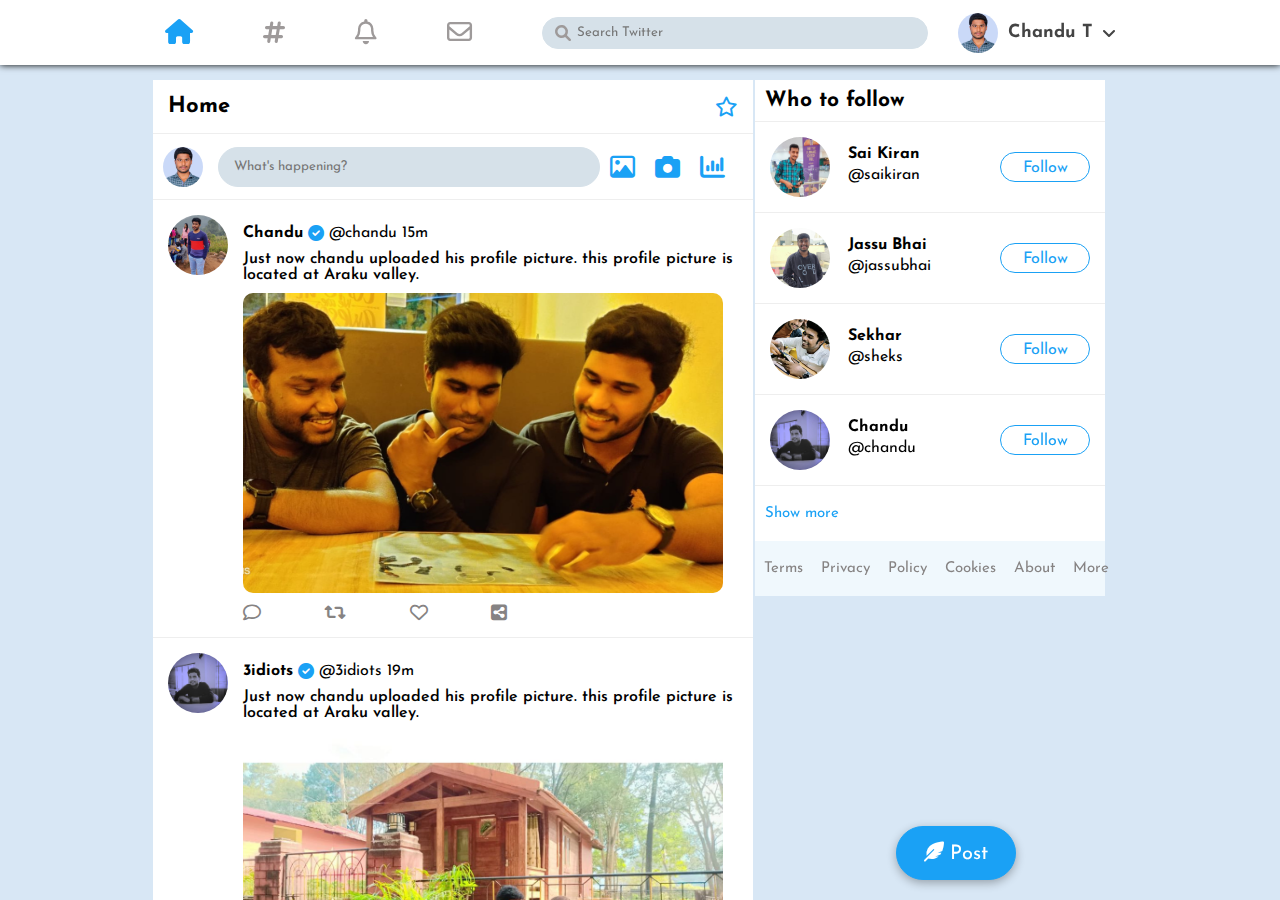
==== public/index.html @ a432401e "firebase setup" ====
<!DOCTYPE html>
<html lang="en">
<head>
    <meta charset="UTF-8">
    <meta http-equiv="X-UA-Compatible" content="IE=edge">
    <link rel="stylesheet" href="style.css" />
    <link rel="stylesheet" href="https://cdnjs.cloudflare.com/ajax/libs/font-awesome/6.0.0-beta3/css/all.min.css" />
    <link rel="preconnect" href="https://fonts.googleapis.com">
    <link rel="preconnect" href="https://fonts.gstatic.com" crossorigin>
    <link href="https://fonts.googleapis.com/css2?family=Josefin+Sans:ital,wght@0,200;0,600;0,700;1,100;1,600;1,700&family=Roboto:ital,wght@0,100;0,300;0,400;0,500;0,700;0,900;1,100;1,300;1,400;1,500;1,700;1,900&display=swap" rel="stylesheet">
    <meta name="viewport" content="width=device-width, initial-scale=1.0">
    <title>Twitter</title>
</head>
<body>
<!-- main page -->
<section class="main-page">
    <!-- left -->
    <div class="left">
        <div class="left-content">
            <div>
                <i class="fa-solid fa-magnifying-glass"></i>
                <h3 class="left-content-heading">Find your interests</h3>
            </div>
            <div>
                <i class="fa-solid fa-user"></i>
                <h3 class="left-content-heading">Explore what people are talking about</h3>
            </div><div>
                <i class="fa-solid fa-comment"></i>
                <h3 class="left-content-heading">Join the people</h3>
            </div>
        </div>
    </div>
    <!-- end of left -->
    <!-- right -->
    <div class="right">
            <form class="right-content-form">
                <input type="text" class="user-info" placeholder="Phone, email, or username" />
                 <div>
                     <input type="password" class="password" placeholder="password" />
                     <label>Forgot password?</label>
                 </div>
                 <button type="button" class="btn-top">Log In</button>
            </form>
            <div class="middle-content">
                <i class="fa-brands fa-twitter"></i>
                <h1><b> Explore what's happening in the world</b></h1>
                <h4><b>Join Twitter today</b></h4>
                <button type="button" class="sign-up">Sign Up</button>
                <button type="button" class="log-in">Log in</button>
            </div>
    </div>
    <!-- end of right -->
    <!-- footer -->
    <footer class="main-page-footer">
        <ul>
    <li><a href="#">About</a></li>
    <li><a href="#">Blog</a></li>
    <li><a href="#">Help</a></li>
    <li><a href="#">Terms</a></li>
    <li><a href="#">Apps</a></li>
    <li><a href="#">Settings</a></li>
    <li><a href="#">Contact</a></li>
    <li><a href="#">Status</a></li>
    <li><a href="#">Privacy</a></li>
    <li><a href="#">Brand</a></li>
    <li><a href="#">Developers</a></li>
    <li><a href="#">&copy; 2019 Twitter</a></li>
        </ul>

    </footer>
    <!-- end of footer -->
</section>
<!-- end of main page -->



<!-- start of log-in page  -->
<section class="login-page">
    <!-- login-page nav  -->
    <nav class="login-page-nav">
        <ul>
            <li class="brand"><a href="#"><i class="fa-brands fa-twitter"></i>Home</a></li>
            <li><a href="#">About</a></li>
            <li><a href="#">Language : English</a></li>
        </ul>
    </nav>
    <!-- end of login-page nav  -->
    <!-- login  -->
    <div class="login">
        <div class="login-content">
            <h2>Log in to Twitter</h2>
            <form class="login-form">
                <input type="text" placeholder="Phone, email, or username" />
                <input type="password" placeholder="password" />
                <div>
                    <button type="button" class="login-form-btn">Log In</button>
                    <input type="checkbox" class="login-form-checkbox" id="check" />
                    <label for="check">Remember me</label>
                    <a href="#">Forgot password?</a>
                </div>
            </form>
        </div>
        <footer class="login-footer">
            <p>New to Twitter? <a href="#">sign-up now </a></p>
            <p>Already using Twitter via text message? <a href="#">Active your account</a></p>

        </footer>
    </div>

    <!-- end of login -->
</section>
<!-- end of log-in page -->


<!-- feeds page  -->
<section class="feeds-page">
<!-- feeds nav  -->
    <nav class="feeds-nav">
        <div class="icons">
            <a href="#" class="active"><i class="fa-solid fa-house"></i></a>
            <a href="#"><i class="fa-solid fa-hashtag"></i></a>
            <a href="#"><i class="fa-regular fa-bell"></i></a>
            <a href="#"><i class="fa-regular fa-envelope"></i></a>
        </div>
        <div class="search-bar">
            <i class="fa-solid fa-magnifying-glass"></i>
            <input type="text" placeholder="Search Twitter" class="search-bar-input" />   
        </div>
        <div class="user">
            <div class="user-img-wrapper">
                <img src="images/passport pic.jpeg" alt="user pic">
            </div>
            <a href="#" class="user-link"><b>Chandu T</b></a>
            <i class="fa-solid fa-angle-down"></i>
        </div>
    </nav>
<!-- end of feeds nav  -->
<!-- feeds content  -->
<div class="feeds-content">
    <div class="feeds-header">
        <div class="header-top">
            <h4>Home</h4>
            <i class="fa-regular fa-star"></i>
        </div>
        <div class="header-post">
            <div class="header-img-wrapper">
                <img src="images/passport pic.jpeg" alt="user pic">
            </div>
            <input type="text" placeholder="What's happening?">
            <i class="fa-regular fa-image"></i>
            <i class="fa-solid fa-camera"></i>
            <i class="fa-solid fa-chart-column"></i>
        </div>
    </div>
    <div class="posts">
        <!-- news feeds starting -->
        <div class="post">
            <div class="user-avatar">
                <img src="images/chandu2.jpeg">
            </div>
            <div class="post-content">
                <div class="post-user-info">
                    <h4>Chandu</h4>
                    <i class="fa-solid fa-circle-check"></i>
                    <span>@chandu 15m</span>
                </div>
                <p class="post-text">
                    Just now chandu uploaded his profile picture.
                    this profile picture is located at Araku valley.
                </p>
                <div class="post-img">
                    <img src="images/3idiots.jpeg">
                </div>
                <div class="post-icons">
                    <i class="fa-regular fa-comment"></i>
                    <i class="fa-solid fa-retweet"></i>
                    <i class="fa-regular fa-heart"></i>
                    <i class="fa-solid fa-square-share-nodes"></i>
                </div>
            </div>
        </div>
        <div class="post">
            <div class="user-avatar">
                <img src="images/chandu3.jpeg">
            </div>
            <div class="post-content">
                <div class="post-user-info">
                    <h4>3idiots</h4>
                    <i class="fa-solid fa-circle-check"></i>
                    <span>@3idiots 19m</span>
                </div>
                <p class="post-text">
                    Just now chandu uploaded his profile picture.
                    this profile picture is located at Araku valley.
                </p>
                <div class="post-img">
                    <img src="images/Bava & akka.jpeg">
                </div>
                <div class="post-icons">
                    <i class="fa-regular fa-comment"></i>
                    <i class="fa-solid fa-retweet"></i>
                    <i class="fa-regular fa-heart"></i>
                    <i class="fa-solid fa-square-share-nodes"></i>
                </div>
            </div>
        </div>
        <div class="post">
            <div class="user-avatar">
                <img src="images/chandu2.jpeg">
            </div>
            <div class="post-content">
                <div class="post-user-info">
                    <h4>sheks</h4>
                    <i class="fa-solid fa-circle-check"></i>
                    <span>@sheks 35m</span>
                </div>
                <p class="post-text">
                    Just now chandu uploaded his profile picture.
                    this profile picture is located at Araku valley.
                </p>
                <div class="post-img">
                    <img src="images/sheks.jpeg">
                </div>
                <div class="post-icons">
                    <i class="fa-regular fa-comment"></i>
                    <i class="fa-solid fa-retweet"></i>
                    <i class="fa-regular fa-heart"></i>
                    <i class="fa-solid fa-square-share-nodes"></i>
                </div>
            </div>
        </div>
        <div class="post">
            <div class="user-avatar">
                <img src="images/chandu3.jpeg">
            </div>
            <div class="post-content">
                <div class="post-user-info">
                    <h4>Jassu Bhai</h4>
                    <i class="fa-solid fa-circle-check"></i>
                    <span>@Jassu Bhai 50m</span>
                </div>
                <p class="post-text">
                    Just now chandu uploaded his profile picture.
                    this profile picture is located at Araku valley.
                </p>
                <div class="post-img">
                    <img src="images/jassu single.jpeg">
                </div>
                <div class="post-icons">
                    <i class="fa-regular fa-comment"></i>
                    <i class="fa-solid fa-retweet"></i>
                    <i class="fa-regular fa-heart"></i>
                    <i class="fa-solid fa-square-share-nodes"></i>
                </div>
            </div>
        </div>
        <div class="post">
            <div class="user-avatar">
                <img src="images/chandu.jpeg">
            </div>
            <div class="post-content">
                <div class="post-user-info">
                    <h4>Chandu single</h4>
                    <i class="fa-solid fa-circle-check"></i>
                    <span>@chandu single 58m</span>
                </div>
                <p class="post-text">
                    Just now chandu uploaded his profile picture.
                    this profile picture is located at Araku valley.
                </p>
                <div class="post-img">
                    <img src="images/chandu3.jpeg">
                </div>
                <div class="post-icons">
                    <i class="fa-regular fa-comment"></i>
                    <i class="fa-solid fa-retweet"></i>
                    <i class="fa-regular fa-heart"></i>
                    <i class="fa-solid fa-square-share-nodes"></i>
                </div>
            </div>
        </div>
        <div class="post">
            <div class="user-avatar">
                <img src="images/passport pic.jpeg">
            </div>
            <div class="post-content">
                <div class="post-user-info">
                    <h4>Saikiran</h4>
                    <i class="fa-solid fa-circle-check"></i>
                    <span>@Saikiran 59m</span>
                </div>
                <p class="post-text">
                    Just now chandu uploaded his profile picture.
                    this profile picture is located at Araku valley.
                </p>
                <div class="post-img">
                    <img src="images/saiki.jpeg">
                </div>
                <div class="post-icons">
                    <i class="fa-regular fa-comment"></i>
                    <i class="fa-solid fa-retweet"></i>
                    <i class="fa-regular fa-heart"></i>
                    <i class="fa-solid fa-square-share-nodes"></i>
                </div>
            </div>
        </div>
        <div class="post">
            <div class="user-avatar">
                <img src="images/passport pic.jpeg">
            </div>
            <div class="post-content">
                <div class="post-user-info">
                    <h4>Chandu & Jassu</h4>
                    <i class="fa-solid fa-circle-check"></i>
                    <span>@chandu & Jassu 55m</span>
                </div>
                <p class="post-text">
                    Just now chandu uploaded his profile picture.
                    this profile picture is located at Araku valley.
                </p>
                <div class="post-img">
                    <img src="images/jassu.jpeg">
                </div>
                <div class="post-icons">
                    <i class="fa-regular fa-comment"></i>
                    <i class="fa-solid fa-retweet"></i>
                    <i class="fa-regular fa-heart"></i>
                    <i class="fa-solid fa-square-share-nodes"></i>
                </div>
            </div>
        </div>
    </div>

    <div class="follow">
        <!-- friends follow section start  -->
        <div class="follow-heading">
            <h3>Who to follow</h3>
        </div>
        <div class="follow-user">
            <div class="follow-user-img">
                <img src="images/saiki.jpeg" alt="Saikiran">
            </div>
            <div class="follow-user-info">
                <h4>Sai Kiran</h4>
                <p>@saikiran</p>
            </div>
            <button type="button" class="follow-btn">Follow</button>
        </div>
        <div class="follow-user">
            <div class="follow-user-img">
                <img src="images/jassu single.jpeg" alt="Jassu Bhai">
            </div>
            <div class="follow-user-info">
                <h4>Jassu Bhai</h4>
                <p>@jassubhai</p>
            </div>
            <button type="button" class="follow-btn">Follow</button>
        </div>
        <div class="follow-user">
            <div class="follow-user-img">
                <img src="images/sheks.jpeg" alt="Sekhar">
            </div>
            <div class="follow-user-info">
                <h4>Sekhar</h4>
                <p>@sheks</p>
            </div>
            <button type="button" class="follow-btn">Follow</button>
        </div>
        <div class="follow-user">
            <div class="follow-user-img">
                <img src="images/chandu3.jpeg" alt="chandu">
            </div>
            <div class="follow-user-info">
                <h4>Chandu</h4>
                <p>@chandu</p>
            </div>
            <button type="button" class="follow-btn">Follow</button>
        </div>
        <div class="follow-link">
            <a href="#">Show more</a>
        </div>
        <footer class="follow-footer">
            <ul>
                <li><a href="#">Terms</a></li>
                <li><a href="#">Privacy</a></li>
                <li><a href="#">Policy</a></li>
                <li><a href="#">Cookies</a></li>
                <li><a href="#">About</a></li>
                <li><a href="#">More</a></li>

            </ul>
        </footer>
    </div>
</div>
<!--end of feeds content  -->
<button type="button" class="post-btn">
    <i class="fa-solid fa-feather-pointed"></i> Post
</button>
</section>
<!-- end of feeds page  -->
</body>
</html>
---- public/style.css ----
/* common styles */
*{
    margin: 0;
    padding: 0;
    font-family: "Josefin Sans",sans-serif;
    outline: none;
}

 html {
    font-size: 62.5%;
 }

 html, body {
    /* width: 100%; */
    height: 100%;
 }
/* end of common styles */
/* main page */
.main-page {
    /* width: 100%; */
    height: 100%;
    display: none;
    grid-template-columns: 1fr 1fr;
    grid-template-rows: 1fr min-content;
}
/* left  */
.left {
    grid-column: 1 / 2;
    grid-row: 1 /2;
    background-color: #1aa1f5;
    display: flex;
    justify-content: center;
    align-items:center ;
    color: white;
}

.left-content div {
    display: flex;
    margin : 4rem;
    font-size: 2rem;
}

.left-content i {
    font-size: 2rem;
    margin-right: 2rem;
}
/* end of left  */
/* right  */

.right {
    grid-column: 2 /3;
    grid-row:  1 /2;
    position: relative;
}

.right-content-form {
    display: flex;
    justify-content: center;
    margin-top: 3rem;
}

.right-content-form input {
    width: 20rem;
    height: 4.0rem;
    margin-right: 1rem;
    font-size: 1.5rem;
    padding: 0 1rem;
    border: 0.1rem royalblue solid;
    border-radius: 0.5rem;
    background-color: #fff;
    font-weight: bolder;
    transition: background-color 0.5s;
}

.right-content-form input:focus {
    background-color: #d9ebf7;
}

.right-content-form div {
    position: relative;
}

.right-content-form label {
    position: absolute;
    top: 5.5rem;
    left: 0;
    font-size: 1.6rem;
    font-weight: 500;
    color: grey;
    cursor: pointer;
}

.right-content-form label:hover{
    font-weight: 600;
}

.btn-top {
    width: 8rem;
    background-color: #fff;
    color: #1aa1f5;
    border: 0.1rem #1aa1f5 solid;
    border-radius: 3rem;
    font-size: 1.4rem;
    font-weight: 900;
    cursor: pointer;
    transition: background-color 0.4sec;
}

.btn-top:hover {
    background-color: #d9ebf7;
}

.middle-content {
    position: absolute;
    top: 50%;
    left: 50%;
    font-weight: 50px;
    transform: translate(-50%, -50%);
    display: flex;
    flex-direction: column;
    width: 40%;
}

.middle-content i {
    font-size: 4rem;
    color: #1aa1f5;
    margin-bottom: 2rem;
}

.middle-content h1 {
    font-size: 2.8rem;
    margin-bottom: 4rem;
    line-height: 4rem;
}

.middle-content h4 {
    font-size: 2rem;
    margin-bottom: 2rem;
}

.middle-content button {
    margin: 0.8rem;
    padding: 0.5rem;
    border:0.1rem solid #1aa1f5 ;
    border-radius: 1rem;
    font-size: 1.6rem;
    cursor: pointer;
    transition: background-color 0.4s;
}

.sign-up {
    background-color: #1aa1f5;
    color: #fff;
}

.sign-up:hover {
    background-color: #0f5d8d;
}

.log-in {
    background-color: #fff;
}

.log-in:hover {
    background-color: #d9ebf7;
}
/* end of right  */
/* footer  */
.main-page-footer {
    grid-column: 1 / -1;
    grid-row: 2 / -1;
    background-color: #f5f4f4;
    border-top: 0.1rem solid #ddd ;
}

.main-page-footer ul {
    display: flex;
    justify-content: center;
    list-style-type: none;
    padding: 1.5rem;
}

.main-page-footer a {
    font-size: 1.9rem;
    margin: 0 2rem;
    text-decoration: none;
    color: #444;
    font-weight: 900;
}

/* end of footer  */
/* end of main page */



/* login page  */
.login-page {
    width: 100%;
    height: 100vh;
    display: none;
    background-color: rgb(215, 224, 224);
    grid-template-columns: minmax(5rem, 1fr) 2fr minmax(5rem, 1fr);
    grid-template-rows: min-content repeat(2, min-content) 1fr;
    grid-row-gap: 1.5rem;
}
/* login nav page  */
.login-page nav {
    grid-column: 1 / -1;
    grid-row: 1 /2;
    background-color: #f5f4f4;
    padding: 2.5rem 0;
    box-shadow: 0 0 0.7rem rgba(0, 0, 0, 0.3);
    
}

.login-page-nav ul {
    width: 100rem;
    margin: auto;
    display: flex;
    align-items: flex-end;
    list-style-type: none;
}

.login-page-nav li:last-child {
    margin-left: auto;
}

.login-page-nav li {
    margin: 0 1rem;
    position: relative;
}

.login-page-nav li::after {
    content: "";
    width: 100%;
    height: 0.4rem;
    background-color: #1aa1f5;
    position: absolute;
    bottom: -2.5rem;
    left: 0;
    opacity: 0;
    transition: opacity 0.3s;
}

.login-page-nav li:hover::after {
    opacity: 1;
}

.login-page-nav a {
    font-size: 1.6rem;
    text-decoration: none;
    color: #555;
    transition: color 0.3s;
}

.login-page-nav li:hover a {
    color: #1aa1f5;
    
}

.login-page-nav i {
    color: #1aa1f5;
    font-size: 2rem;
}
/* end of login nav page  */

.login {
    grid-column: 2 /3;
    grid-row: 2 /3;
    width: 100rem;
    background-color: #fff;
    display: grid;
    grid-template-columns: 10rem 8fr;
    grid-template-rows: 2fr 1fr;
    box-shadow: 0 0 0.5rem rgba(0, 0, 0, 0.3);
}

.login-content {
    grid-column: 2 /-1;
    grid-row: 1 /2;
    padding: 5rem 0 1rem 0;
}

.login-content h2 {
    font-size: 2.4rem;
    margin-bottom: 3rem;

}

.login-form {
    display: flex;
    flex-direction: column;
}

.login-form input:not(.login-form-checkbox) {
    width: 30rem;
    height: 3.5rem;
    margin-bottom: 1rem;
    border: 0.1rem solid #ddd;
    border-radius: 0.5rem;
    padding-left: 1rem;
    font-size: 1.5rem;
    transition: background-color 0.3s;
}

.login-form input:focus {
    background-color: #d9ebf7;
}

.login-form div {
    margin-top: 20px;
}

.login-form button {
    padding: 1rem 1.5rem;
    color: #fff;
    background-color: #1aa1f5;
    border-radius: 4rem;
    border: 0.1rem solid #1aa1f5;
    font-size: 1.5rem;
    font-weight: bold;
    margin-right: 1rem;
    cursor: pointer;
}

.login-form label {
    font-size: 1.6rem;
    font-weight: 400;
    margin-right: 1rem;
}

.login-form a {
    text-decoration: none;
    font-size: 1.6rem;
    font-weight: 600;
    color: #1aa1f5;
}

.login-footer {
    grid-column: 1 /-1;
    grid-row: 2 /-1;
    background-color: #edf3f7;
    padding-left: 100px;
    display: flex;
    flex-direction: column;
    justify-content: center;
    margin-top: 2rem;
}

.login-footer p {
    font-size: 1.6rem;
    font-weight: 300;
    margin: 0.5rem 0;
}

.login-footer a {
    text-decoration: none;
    color: #1aa1f5;
}
/* end of login page  */


/* feeds page  */
.feeds-page {
    width: 100%;
    height: 100vh;
    overflow: auto;
    background-color: rgb(216, 231, 245);
}
/* feeds nav  */
.feeds-nav {
    position: fixed;
    width: 100%;
    height: 6.5rem;
    background-color: #fff;
    display: flex;
    justify-content: center;
    box-shadow: 0 0 0.7rem rgb(0 0 0.3);
}

.icons {
    display: flex;
    align-items: center;
}

.icons a {
    text-decoration: none;
    margin-right: 7rem;
    font-size: 2.5rem;
    color: #9e9a9a;
}

.icons .active {
    color: #1aa1f5;
}

.search-bar {
    display: flex;
    align-items: center;
    position: relative;
}

.search-bar-input {
    width: 35rem;
    height: 3rem;
    border: 0.1rem solid #d6e1e9;
    border-radius: 3rem;
    background-color: #d6e1e9;
    padding-left: 3.4rem;
    transition: all 0.3s;
}

.search-bar-input:focus {
    background-color: #fff;
    border-color: #1aa1f5;
}

.search-bar i {
    position: absolute;
    font-size: 1.6rem;
    left: 1.3rem;
    color: #9e9a9a ;
}

.user {
    margin-left: 3rem;
    display: flex;
    align-items: center;
    cursor: pointer;
}

.user-img-wrapper {
    width: 4rem;
    height: 4rem;
}

.user-img-wrapper img {
    width: 100%;
    height: 100%;
    object-fit: cover;
    border-radius: 50%;
}

.user-link {
    margin: 0 1rem;
    text-decoration: none;
    font-size: 1.8rem;
    color: #444;
}

.user i {
    color: #444;
    font-size: 1.6rem;
}
/* end of feeds nav  */

/* feeds content  */
.feeds-content {
    display: grid;
    grid-template-columns: minmax(5rem, 1.2fr) 60rem 40rem minmax(5rem, 1fr);
    grid-template-rows: repeat(2, min-content);
    padding-top: 6.5rem;
}
.feeds-header {
    grid-column: 2 /3;
    grid-row: 1 /2;
    background-color: #fff;
    margin-top: 1.5rem;
}
.header-top {
    display: flex;
    align-items:center;
    justify-content: space-between;
    border-bottom: 0.1rem solid #eee;
    padding: 1.5rem;
}
.header-top h4{
    font-size: 2.2rem;
}
.header-top i {
    font-size: 2rem;
    color: #1aa1f5;
}

.header-post {
    display: flex;
    align-items: center;
    padding: 1rem;
    border-bottom: 0.1rem solid #eee;
}

.header-img-wrapper {
    width: 4rem;
    height: 4rem;
    margin-right: 1.5rem;
}
.header-post img {
    width: 100%;
    height: 100%;
    object-fit: cover;
    border-radius: 50%;
}
.header-post input {
    width: 35rem;
    height: 3rem;
    border: 0.1rem solid #d6e1e9;
    border-radius: 3rem;
    background-color: #d6e1e9;
    padding: 0.4rem 1.5rem;
}
.header-post i {
    font-size: 2.5rem;
    color: #1aa1f5;
    margin: 1rem;
}

.posts {
    grid-column: 2 /3;
    grid-row: 2 /-1;
    background-color: #fff;
}

.post {
    display: flex;
    padding: 1.5rem;
    border-bottom: 0.1rem solid #eee;
}

.user-avatar {
    width: 6rem;
    height: 6rem;
    flex-shrink: 0;
    margin-right: 1.5rem;

}

.post-user-info {
    display: flex;
    align-items: center;
    margin: 1rem 0;
}
.post-user-info h4 {
    font-size: 1.6rem;
    margin-right: 0.5rem;
}
.post-user-info i {
    font-size: 1.6rem;
    color: #1aa1f5;
    margin-right: 0.5rem;
}
.post-text {
    font-weight: 600;
    font-size: 1.6rem;
    margin-bottom: 1rem;
}
.post-user-info span {
    font-size: 1.6rem;
}

.user-avatar img {
    width: 100%;
    height: 100%;
    object-fit: cover;
    border-radius: 50%;

}

.post-img {
    width: 48rem;
    height: 30rem;
    margin-top: 1rem;
}

.post-img img {
    width: 100%;
    height: 100%;
    object-fit: cover;
    border-radius: 1rem;
}

.post-icons {
    margin-top: 1rem;
}
.post-icons i {
    font-size: 1.8rem;
    color: #868383;
    margin-right: 6rem;
}

/* follow friends list :start */
.follow {
    position: fixed;
    top: 8rem;
    left: 59%;
    background-color: #fff;
    width: 35rem;
}
.follow-heading {
    padding: 1rem;
    font-size: 1.8rem;
    border-bottom: 0.1rem solid #eee;
}
.follow-user {
    display: flex;
    align-items: center ;
    padding: 1.5rem;
    border-bottom: 0.1rem solid #eee;
}

.follow-user-img {
    width: 6rem;
    height: 6rem;
    margin-right: 1.8rem;
}

.follow-user-info h4, .follow-user-info p{
    font-size: 1.6rem;
    /* margin-right: 1rem; */
    margin-bottom: 0.5rem;
}

.follow-user-img img {
    width: 100%;
    height: 100%;
    object-fit: cover;
    border-radius: 80%;
}

.follow-btn {
    margin-left: auto;
    width: 9rem;
    height: 3rem;
    border-radius: 3rem;
    background-color: #fff;
    color: #1aa1f5;
    padding: 0.7rem 0.5rem;
    border: 0.1rem solid #1aa1f5;
    font-size: 1.6rem;
    cursor: pointer;
    transition: background-color 0.3s;
}
.follow-btn:hover {
    background-color: #1aa1f5;
    color: #fff;
}

.follow-link {
    margin: 2rem 1rem;
}
.follow-link a {
    text-decoration: none;
    color: #1aa1f5;
    font-size: 1.5rem;
}

.follow-footer {
    background-color: #f0f8fd;
}
.follow-footer ul {
    list-style-type: none;
    display: flex;
    padding: 2rem 0;
}
.follow-footer a {
    text-decoration: none;
    font-size: 1.5rem;
    color: #868383;
    margin: 0 0.9rem;
}

.post-btn {
    position: fixed;
    bottom: 2rem;
    left: 70%;
    width: 12rem;
    padding: 1.5rem 1rem;
    background-color: #1aa1f5;
    color: #fff;
    font-size: 2rem;
    border: 0.1rem solid #1aa1f5;
    border-radius: 3rem;
    cursor: pointer;
    box-shadow: 0 0.3rem 1rem rgba(0, 0, 0, 0.3);
    transition: background-color 0.3s;
}
.post-btn:hover {
    background-color: #117abb;
}
/* end of  feeds content  */

/* end of feeds page  */
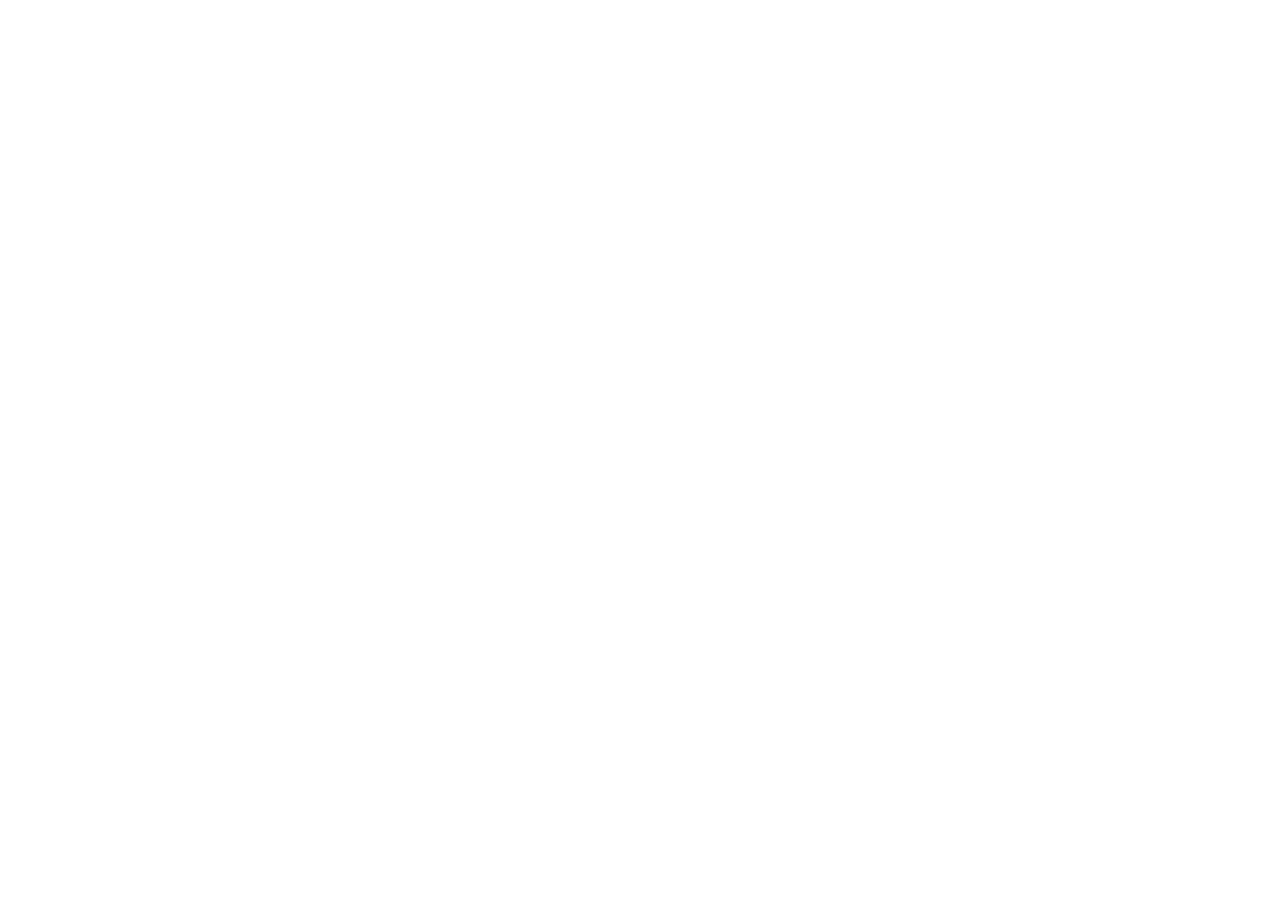
==== commit 5af42e25: "twitter refresh" ====
--- a/public/index.html
+++ b/public/index.html
@@ -3,6 +3,7 @@
 <head>
     <meta charset="UTF-8">
     <meta http-equiv="X-UA-Compatible" content="IE=edge">
+    <link rel="icon" type="image/x-icon" href="images/web icon.jpg">
     <link rel="stylesheet" href="style.css" />
     <link rel="stylesheet" href="https://cdnjs.cloudflare.com/ajax/libs/font-awesome/6.0.0-beta3/css/all.min.css" />
     <link rel="preconnect" href="https://fonts.googleapis.com">
@@ -166,7 +167,7 @@
                 </div>
                 <p class="post-text">
                     Just now chandu uploaded his profile picture.
-                    this profile picture is located at Araku valley.
+                    which was located at Araku valley.
                 </p>
                 <div class="post-img">
                     <img src="images/3idiots.jpeg">
@@ -191,85 +192,108 @@
                 </div>
                 <p class="post-text">
                     Just now chandu uploaded his profile picture.
-                    this profile picture is located at Araku valley.
+                    which was located at Araku valley.</p>
+                <div class="post-img">
+                    <img src="images/Bava & akka.jpeg">
+                </div>
+                <div class="post-icons">
+                    <i class="fa-regular fa-comment"></i>
+                    <i class="fa-solid fa-retweet"></i>
+                    <i class="fa-regular fa-heart"></i>
+                    <i class="fa-solid fa-square-share-nodes"></i>
+                </div>
+            </div>
+        </div>
+        <div class="post">
+            <div class="user-avatar">
+                <img src="images/chandu2.jpeg">
+            </div>
+            <div class="post-content">
+                <div class="post-user-info">
+                    <h4>sheks</h4>
+                    <i class="fa-solid fa-circle-check"></i>
+                    <span>@sheks 35m</span>
+                </div>
+                <p class="post-text">
+                    Just now chandu uploaded his profile picture.
+                    which was located at Araku valley.</p>
+                <div class="post-img">
+                    <img src="images/sheks.jpeg">
+                </div>
+                <div class="post-icons">
+                    <i class="fa-regular fa-comment"></i>
+                    <i class="fa-solid fa-retweet"></i>
+                    <i class="fa-regular fa-heart"></i>
+                    <i class="fa-solid fa-square-share-nodes"></i>
+                </div>
+            </div>
+        </div>
+        <div class="post">
+            <div class="user-avatar">
+                <img src="images/chandu3.jpeg">
+            </div>
+            <div class="post-content">
+                <div class="post-user-info">
+                    <h4>Jassu Bhai</h4>
+                    <i class="fa-solid fa-circle-check"></i>
+                    <span>@Jassu Bhai 50m</span>
+                </div>
+                <p class="post-text">
+                    Just now chandu uploaded his profile picture.
+                    which was located at Araku valley.
                 </p>
                 <div class="post-img">
-                    <img src="images/Bava & akka.jpeg">
-                </div>
-                <div class="post-icons">
-                    <i class="fa-regular fa-comment"></i>
-                    <i class="fa-solid fa-retweet"></i>
-                    <i class="fa-regular fa-heart"></i>
-                    <i class="fa-solid fa-square-share-nodes"></i>
-                </div>
-            </div>
-        </div>
-        <div class="post">
-            <div class="user-avatar">
-                <img src="images/chandu2.jpeg">
-            </div>
-            <div class="post-content">
-                <div class="post-user-info">
-                    <h4>sheks</h4>
-                    <i class="fa-solid fa-circle-check"></i>
-                    <span>@sheks 35m</span>
-                </div>
-                <p class="post-text">
-                    Just now chandu uploaded his profile picture.
-                    this profile picture is located at Araku valley.
+                    <img src="images/jassu single.jpeg">
+                </div>
+                <div class="post-icons">
+                    <i class="fa-regular fa-comment"></i>
+                    <i class="fa-solid fa-retweet"></i>
+                    <i class="fa-regular fa-heart"></i>
+                    <i class="fa-solid fa-square-share-nodes"></i>
+                </div>
+            </div>
+        </div>
+        <div class="post">
+            <div class="user-avatar">
+                <img src="images/chandu.jpeg">
+            </div>
+            <div class="post-content">
+                <div class="post-user-info">
+                    <h4>Chandu single</h4>
+                    <i class="fa-solid fa-circle-check"></i>
+                    <span>@chandu single 58m</span>
+                </div>
+                <p class="post-text">
+                    Just now chandu uploaded his profile picture.
+                    which was located at Araku valley.
                 </p>
                 <div class="post-img">
-                    <img src="images/sheks.jpeg">
-                </div>
-                <div class="post-icons">
-                    <i class="fa-regular fa-comment"></i>
-                    <i class="fa-solid fa-retweet"></i>
-                    <i class="fa-regular fa-heart"></i>
-                    <i class="fa-solid fa-square-share-nodes"></i>
-                </div>
-            </div>
-        </div>
-        <div class="post">
-            <div class="user-avatar">
-                <img src="images/chandu3.jpeg">
-            </div>
-            <div class="post-content">
-                <div class="post-user-info">
-                    <h4>Jassu Bhai</h4>
-                    <i class="fa-solid fa-circle-check"></i>
-                    <span>@Jassu Bhai 50m</span>
-                </div>
-                <p class="post-text">
-                    Just now chandu uploaded his profile picture.
-                    this profile picture is located at Araku valley.
+                    <img src="images/chandu3.jpeg">
+                </div>
+                <div class="post-icons">
+                    <i class="fa-regular fa-comment"></i>
+                    <i class="fa-solid fa-retweet"></i>
+                    <i class="fa-regular fa-heart"></i>
+                    <i class="fa-solid fa-square-share-nodes"></i>
+                </div>
+            </div>
+        </div>
+        <div class="post">
+            <div class="user-avatar">
+                <img src="images/passport pic.jpeg">
+            </div>
+            <div class="post-content">
+                <div class="post-user-info">
+                    <h4>Saikiran</h4>
+                    <i class="fa-solid fa-circle-check"></i>
+                    <span>@Saikiran 59m</span>
+                </div>
+                <p class="post-text">
+                    Just now chandu uploaded his profile picture.
+                    which was located at Araku valley.
                 </p>
                 <div class="post-img">
-                    <img src="images/jassu single.jpeg">
-                </div>
-                <div class="post-icons">
-                    <i class="fa-regular fa-comment"></i>
-                    <i class="fa-solid fa-retweet"></i>
-                    <i class="fa-regular fa-heart"></i>
-                    <i class="fa-solid fa-square-share-nodes"></i>
-                </div>
-            </div>
-        </div>
-        <div class="post">
-            <div class="user-avatar">
-                <img src="images/chandu.jpeg">
-            </div>
-            <div class="post-content">
-                <div class="post-user-info">
-                    <h4>Chandu single</h4>
-                    <i class="fa-solid fa-circle-check"></i>
-                    <span>@chandu single 58m</span>
-                </div>
-                <p class="post-text">
-                    Just now chandu uploaded his profile picture.
-                    this profile picture is located at Araku valley.
-                </p>
-                <div class="post-img">
-                    <img src="images/chandu3.jpeg">
+                    <img src="images/saiki.jpeg">
                 </div>
                 <div class="post-icons">
                     <i class="fa-regular fa-comment"></i>
@@ -285,38 +309,13 @@
             </div>
             <div class="post-content">
                 <div class="post-user-info">
-                    <h4>Saikiran</h4>
-                    <i class="fa-solid fa-circle-check"></i>
-                    <span>@Saikiran 59m</span>
-                </div>
-                <p class="post-text">
-                    Just now chandu uploaded his profile picture.
-                    this profile picture is located at Araku valley.
-                </p>
-                <div class="post-img">
-                    <img src="images/saiki.jpeg">
-                </div>
-                <div class="post-icons">
-                    <i class="fa-regular fa-comment"></i>
-                    <i class="fa-solid fa-retweet"></i>
-                    <i class="fa-regular fa-heart"></i>
-                    <i class="fa-solid fa-square-share-nodes"></i>
-                </div>
-            </div>
-        </div>
-        <div class="post">
-            <div class="user-avatar">
-                <img src="images/passport pic.jpeg">
-            </div>
-            <div class="post-content">
-                <div class="post-user-info">
                     <h4>Chandu & Jassu</h4>
                     <i class="fa-solid fa-circle-check"></i>
                     <span>@chandu & Jassu 55m</span>
                 </div>
                 <p class="post-text">
                     Just now chandu uploaded his profile picture.
-                    this profile picture is located at Araku valley.
+                    which was located at Araku valley.
                 </p>
                 <div class="post-img">
                     <img src="images/jassu.jpeg">
--- a/public/style.css
+++ b/public/style.css
@@ -193,7 +193,7 @@
 
 
 
-/* login page  */
+                                                                                        /* login page  */
 .login-page {
     width: 100%;
     height: 100vh;
@@ -360,12 +360,13 @@
 /* end of login page  */
 
 
-/* feeds page  */
+                                                                                            /* feeds page  */
 .feeds-page {
     width: 100%;
     height: 100vh;
     overflow: auto;
     background-color: rgb(216, 231, 245);
+    display: none;                                                  
 }
 /* feeds nav  */
 .feeds-nav {
@@ -590,10 +591,17 @@
 /* follow friends list :start */
 .follow {
     position: fixed;
+    /* top: 8rem; */
+    /* left: 59%; */
+    background-color: #fff;
+    width: 35rem;
+    /* grid view  */
+    grid-column: 3 /4;
+    grid-row: 1 /3;
+    margin-left: 4rem;
+    height: fit-content;
+    position: sticky;
     top: 8rem;
-    left: 59%;
-    background-color: #fff;
-    width: 35rem;
 }
 .follow-heading {
     padding: 1rem;
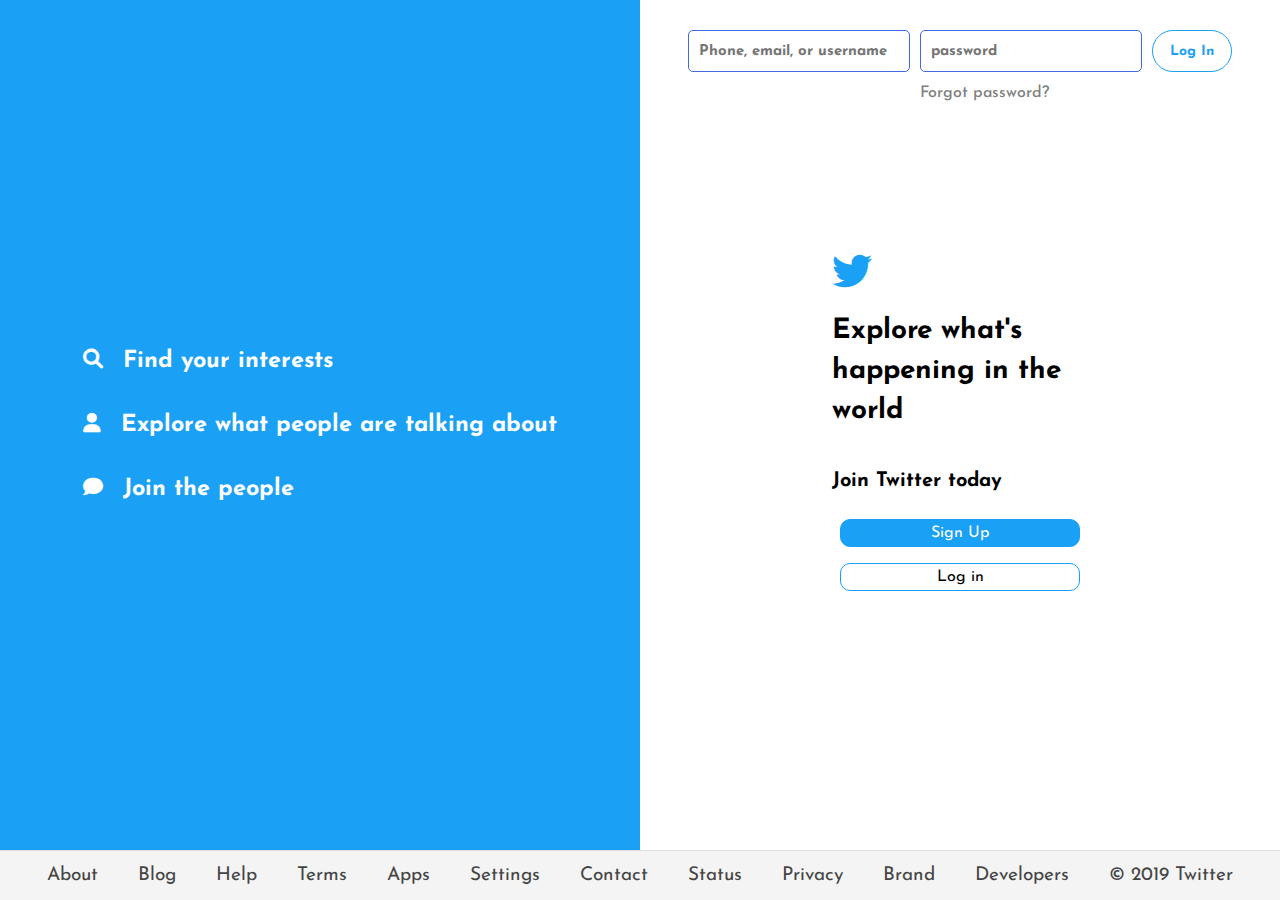
==== commit 2359d236: "update 06" ====
--- a/public/index.html
+++ b/public/index.html
@@ -13,7 +13,7 @@
     <title>Twitter</title>
 </head>
 <body>
-<!-- main page -->
+                                                        <!-- main page -->
 <section class="main-page">
     <!-- left -->
     <div class="left">
@@ -47,7 +47,7 @@
                 <h1><b> Explore what's happening in the world</b></h1>
                 <h4><b>Join Twitter today</b></h4>
                 <button type="button" class="sign-up">Sign Up</button>
-                <button type="button" class="log-in">Log in</button>
+                <button type="button" class="log-in" onclick="goToLoginPage()">Log in</button>
             </div>
     </div>
     <!-- end of right -->
@@ -75,7 +75,7 @@
 
 
 
-<!-- start of log-in page  -->
+                                                        <!-- start of log-in page  -->
 <section class="login-page">
     <!-- login-page nav  -->
     <nav class="login-page-nav">
@@ -113,7 +113,7 @@
 <!-- end of log-in page -->
 
 
-<!-- feeds page  -->
+                                                                <!-- feeds page  -->
 <section class="feeds-page">
 <!-- feeds nav  -->
     <nav class="feeds-nav">
@@ -397,5 +397,7 @@
 </button>
 </section>
 <!-- end of feeds page  -->
+
+<script src="script.js"></script>
 </body>
 </html>
--- a/public/style.css
+++ b/public/style.css
@@ -15,11 +15,11 @@
     height: 100%;
  }
 /* end of common styles */
-/* main page */
+                                                                /* main page */
 .main-page {
     /* width: 100%; */
     height: 100%;
-    display: none;
+    display: grid;
     grid-template-columns: 1fr 1fr;
     grid-template-rows: 1fr min-content;
 }
@@ -185,7 +185,7 @@
     margin: 0 2rem;
     text-decoration: none;
     color: #444;
-    font-weight: 900;
+    /* font-weight: 900; */
 }
 
 /* end of footer  */
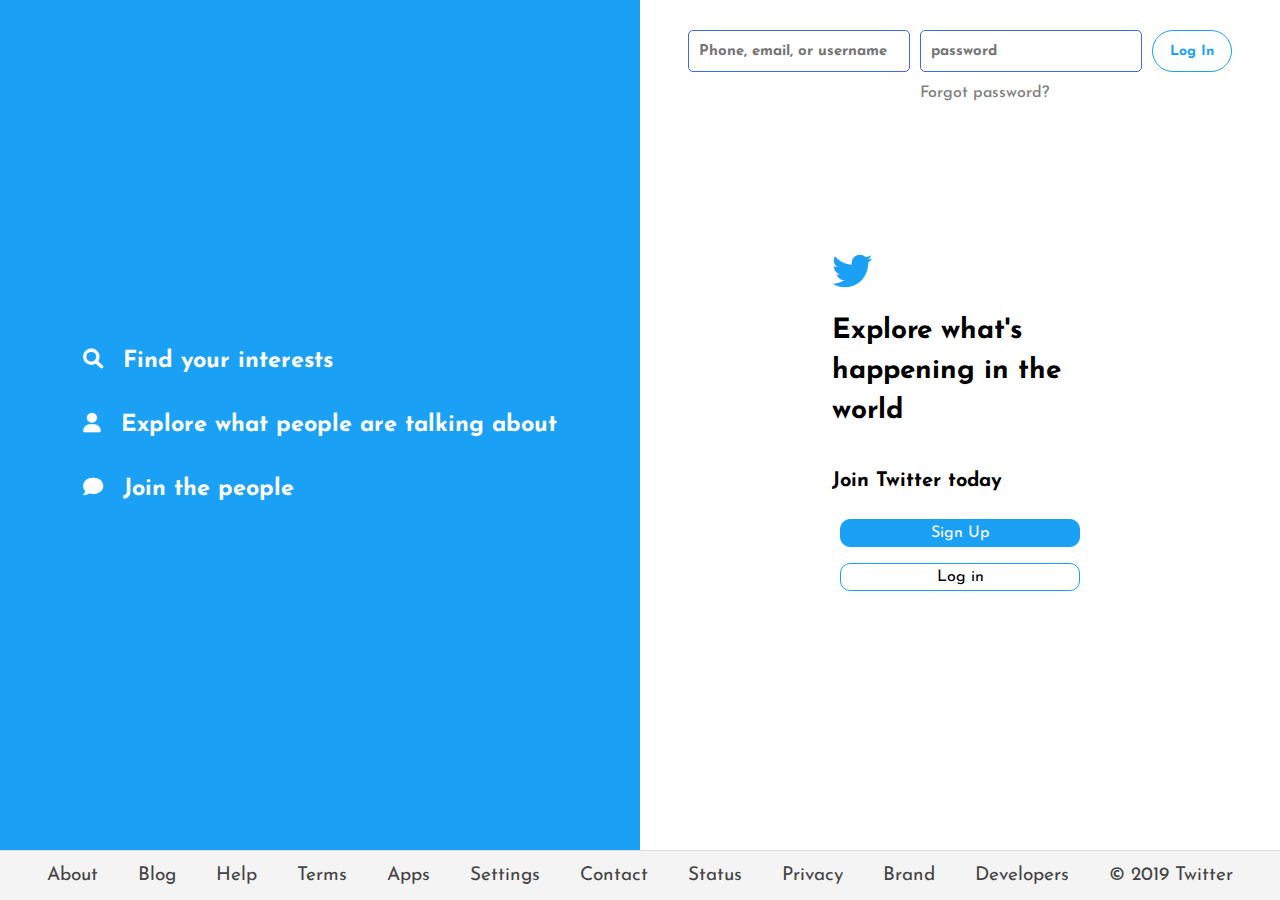
==== commit ded356df: "update" ====
--- a/public/index.html
+++ b/public/index.html
@@ -46,8 +46,8 @@
                 <i class="fa-brands fa-twitter"></i>
                 <h1><b> Explore what's happening in the world</b></h1>
                 <h4><b>Join Twitter today</b></h4>
-                <button type="button" class="sign-up">Sign Up</button>
-                <button type="button" class="log-in" onclick="goToLoginPage()">Log in</button>
+                <button type="button" class="sign-up main-btn">Sign Up</button>
+                <button type="button" class="log-in main-btn" >Log in</button>
             </div>
     </div>
     <!-- end of right -->
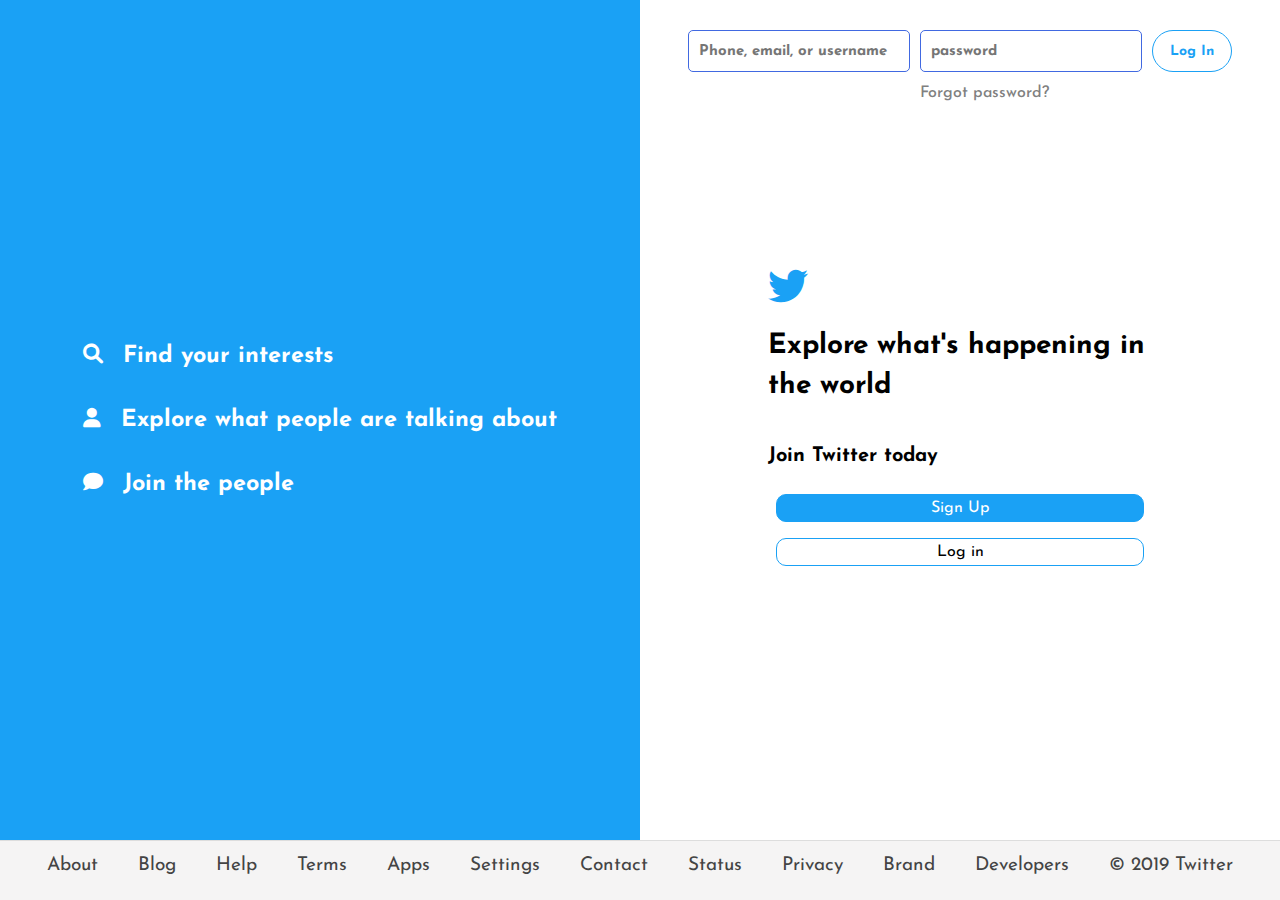
==== commit ac5bebf2: "dot" ====
--- a/public/index.html
+++ b/public/index.html
@@ -91,8 +91,8 @@
         <div class="login-content">
             <h2>Log in to Twitter</h2>
             <form class="login-form">
-                <input type="text" placeholder="Phone, email, or username" />
-                <input type="password" placeholder="password" />
+                <input type="text" class="loginform-txt" placeholder="Phone, email, or username" />
+                <input type="password" class="loginform-pass" placeholder="password" />
                 <div>
                     <button type="button" class="login-form-btn">Log In</button>
                     <input type="checkbox" class="login-form-checkbox" id="check" />
@@ -109,6 +109,15 @@
     </div>
 
     <!-- end of login -->
+    <!-- login modal  -->
+    <div class="login-modal">
+        <i class="fa-regular fa-circle-xmark"></i>
+        <p>The user name and password you entered did not match our records. Please double check and try again. </p>
+
+    </div>
+
+    <!--end of login modal  -->
+
 </section>
 <!-- end of log-in page -->
 
@@ -116,7 +125,7 @@
                                                                 <!-- feeds page  -->
 <section class="feeds-page">
 <!-- feeds nav  -->
-    <nav class="feeds-nav">
+    <nav class="feeds-nav dark-mode-1">
         <div class="icons">
             <a href="#" class="active"><i class="fa-solid fa-house"></i></a>
             <a href="#"><i class="fa-solid fa-hashtag"></i></a>
@@ -125,47 +134,47 @@
         </div>
         <div class="search-bar">
             <i class="fa-solid fa-magnifying-glass"></i>
-            <input type="text" placeholder="Search Twitter" class="search-bar-input" />   
+            <input type="text" placeholder="Search Twitter" class="search-bar-input dark-mode-2 light-text border-color" />   
         </div>
         <div class="user">
             <div class="user-img-wrapper">
                 <img src="images/passport pic.jpeg" alt="user pic">
             </div>
-            <a href="#" class="user-link"><b>Chandu T</b></a>
+            <a href="#" class="user-link light-text"><b>Chandu T</b></a>
             <i class="fa-solid fa-angle-down"></i>
         </div>
     </nav>
 <!-- end of feeds nav  -->
 <!-- feeds content  -->
-<div class="feeds-content">
-    <div class="feeds-header">
-        <div class="header-top">
-            <h4>Home</h4>
+<div class="feeds-content dark-mode-2">
+    <div class="feeds-header dark-mode-1">
+        <div class="header-top border-color">
+            <h4 class="light-text">Home</h4>
             <i class="fa-regular fa-star"></i>
         </div>
-        <div class="header-post">
+        <div class="header-post dark-mode-1 border-color">
             <div class="header-img-wrapper">
                 <img src="images/passport pic.jpeg" alt="user pic">
             </div>
-            <input type="text" placeholder="What's happening?">
+            <input type="text" placeholder="What's happening?" class="dark-mode-2 light-text border-color">
             <i class="fa-regular fa-image"></i>
             <i class="fa-solid fa-camera"></i>
             <i class="fa-solid fa-chart-column"></i>
         </div>
     </div>
-    <div class="posts">
+    <div class="posts dark-mode-1">
         <!-- news feeds starting -->
-        <div class="post">
+        <div class="post border-color">
             <div class="user-avatar">
                 <img src="images/chandu2.jpeg">
             </div>
             <div class="post-content">
-                <div class="post-user-info">
+                <div class="post-user-info light-text">
                     <h4>Chandu</h4>
                     <i class="fa-solid fa-circle-check"></i>
                     <span>@chandu 15m</span>
                 </div>
-                <p class="post-text">
+                <p class="post-text light-text">
                     Just now chandu uploaded his profile picture.
                     which was located at Araku valley.
                 </p>
@@ -180,17 +189,17 @@
                 </div>
             </div>
         </div>
-        <div class="post">
+        <div class="post border-color">
             <div class="user-avatar">
                 <img src="images/chandu3.jpeg">
             </div>
             <div class="post-content">
-                <div class="post-user-info">
+                <div class="post-user-info light-text">
                     <h4>3idiots</h4>
                     <i class="fa-solid fa-circle-check"></i>
                     <span>@3idiots 19m</span>
                 </div>
-                <p class="post-text">
+                <p class="post-text light-text">
                     Just now chandu uploaded his profile picture.
                     which was located at Araku valley.</p>
                 <div class="post-img">
@@ -204,17 +213,17 @@
                 </div>
             </div>
         </div>
-        <div class="post">
+        <div class="post border-color">
             <div class="user-avatar">
                 <img src="images/chandu2.jpeg">
             </div>
             <div class="post-content">
-                <div class="post-user-info">
+                <div class="post-user-info light-text">
                     <h4>sheks</h4>
                     <i class="fa-solid fa-circle-check"></i>
                     <span>@sheks 35m</span>
                 </div>
-                <p class="post-text">
+                <p class="post-text light-text">
                     Just now chandu uploaded his profile picture.
                     which was located at Araku valley.</p>
                 <div class="post-img">
@@ -228,17 +237,17 @@
                 </div>
             </div>
         </div>
-        <div class="post">
+        <div class="post border-color">
             <div class="user-avatar">
                 <img src="images/chandu3.jpeg">
             </div>
             <div class="post-content">
-                <div class="post-user-info">
+                <div class="post-user-info light-text">
                     <h4>Jassu Bhai</h4>
                     <i class="fa-solid fa-circle-check"></i>
                     <span>@Jassu Bhai 50m</span>
                 </div>
-                <p class="post-text">
+                <p class="post-text light-text">
                     Just now chandu uploaded his profile picture.
                     which was located at Araku valley.
                 </p>
@@ -253,17 +262,17 @@
                 </div>
             </div>
         </div>
-        <div class="post">
+        <div class="post border-color">
             <div class="user-avatar">
                 <img src="images/chandu.jpeg">
             </div>
             <div class="post-content">
-                <div class="post-user-info">
+                <div class="post-user-info light-text">
                     <h4>Chandu single</h4>
                     <i class="fa-solid fa-circle-check"></i>
                     <span>@chandu single 58m</span>
                 </div>
-                <p class="post-text">
+                <p class="post-text light-text">
                     Just now chandu uploaded his profile picture.
                     which was located at Araku valley.
                 </p>
@@ -278,17 +287,17 @@
                 </div>
             </div>
         </div>
-        <div class="post">
+        <div class="post border-color">
             <div class="user-avatar">
                 <img src="images/passport pic.jpeg">
             </div>
             <div class="post-content">
-                <div class="post-user-info">
+                <div class="post-user-info light-text">
                     <h4>Saikiran</h4>
                     <i class="fa-solid fa-circle-check"></i>
                     <span>@Saikiran 59m</span>
                 </div>
-                <p class="post-text">
+                <p class="post-text light-text">
                     Just now chandu uploaded his profile picture.
                     which was located at Araku valley.
                 </p>
@@ -303,21 +312,46 @@
                 </div>
             </div>
         </div>
-        <div class="post">
-            <div class="user-avatar">
-                <img src="images/passport pic.jpeg">
-            </div>
-            <div class="post-content">
-                <div class="post-user-info">
-                    <h4>Chandu & Jassu</h4>
-                    <i class="fa-solid fa-circle-check"></i>
-                    <span>@chandu & Jassu 55m</span>
-                </div>
-                <p class="post-text">
+        <div class="post border-color">
+            <div class="user-avatar">
+                <img src="images/pic 1.jpeg">
+            </div>
+            <div class="post-content">
+                <div class="post-user-info light-text">
+                    <h4>Saikiran</h4>
+                    <i class="fa-solid fa-circle-check"></i>
+                    <span>@Chanduuu 59m</span>
+                </div>
+                <p class="post-text light-text">
                     Just now chandu uploaded his profile picture.
                     which was located at Araku valley.
                 </p>
                 <div class="post-img">
+                    <img src="images/pic 2.jpeg">
+                </div>
+                <div class="post-icons">
+                    <i class="fa-regular fa-comment"></i>
+                    <i class="fa-solid fa-retweet"></i>
+                    <i class="fa-regular fa-heart"></i>
+                    <i class="fa-solid fa-square-share-nodes"></i>
+                </div>
+            </div>
+        </div>
+        <div class="post border-color">
+            <div class="user-avatar">
+                <img src="images/passport pic.jpeg">
+            </div>
+            <div class="post-content">
+                <div class="post-user-info light-text">
+                    <h4>Chandu & Jassu</h4>
+                    <i class="fa-solid fa-circle-check"></i>
+                    <span>@chandu & Jassu 55m</span>
+                </div>
+                <p class="post-text light-text">
+                    Just now chandu uploaded his profile picture.
+                    which was located at Araku valley.
+                </p>
+                <div class="post-img">
                     <img src="images/jassu.jpeg">
                 </div>
                 <div class="post-icons">
@@ -330,55 +364,55 @@
         </div>
     </div>
 
-    <div class="follow">
+    <div class="follow dark-mode-1">
         <!-- friends follow section start  -->
-        <div class="follow-heading">
+        <div class="follow-heading light-text border-color">
             <h3>Who to follow</h3>
         </div>
-        <div class="follow-user">
+        <div class="follow-user border-color">
             <div class="follow-user-img">
                 <img src="images/saiki.jpeg" alt="Saikiran">
             </div>
-            <div class="follow-user-info">
+            <div class="follow-user-info light-text">
                 <h4>Sai Kiran</h4>
                 <p>@saikiran</p>
             </div>
-            <button type="button" class="follow-btn">Follow</button>
-        </div>
-        <div class="follow-user">
+            <button type="button" class="follow-btn dark-mode-2">Follow</button>
+        </div>
+        <div class="follow-user border-color">
             <div class="follow-user-img">
                 <img src="images/jassu single.jpeg" alt="Jassu Bhai">
             </div>
-            <div class="follow-user-info">
+            <div class="follow-user-info light-text">
                 <h4>Jassu Bhai</h4>
                 <p>@jassubhai</p>
             </div>
-            <button type="button" class="follow-btn">Follow</button>
-        </div>
-        <div class="follow-user">
+            <button type="button" class="follow-btn dark-mode-2">Follow</button>
+        </div>
+        <div class="follow-user border-color">
             <div class="follow-user-img">
                 <img src="images/sheks.jpeg" alt="Sekhar">
             </div>
-            <div class="follow-user-info">
+            <div class="follow-user-info light-text">
                 <h4>Sekhar</h4>
                 <p>@sheks</p>
             </div>
-            <button type="button" class="follow-btn">Follow</button>
-        </div>
-        <div class="follow-user">
+            <button type="button" class="follow-btn dark-mode-2">Follow</button>
+        </div>
+        <div class="follow-user border-color">
             <div class="follow-user-img">
                 <img src="images/chandu3.jpeg" alt="chandu">
             </div>
-            <div class="follow-user-info">
+            <div class="follow-user-info light-text">
                 <h4>Chandu</h4>
                 <p>@chandu</p>
             </div>
-            <button type="button" class="follow-btn">Follow</button>
+            <button type="button" class="follow-btn dark-mode-2">Follow</button>
         </div>
         <div class="follow-link">
             <a href="#">Show more</a>
         </div>
-        <footer class="follow-footer">
+        <footer class="follow-footer dark-mode-2">
             <ul>
                 <li><a href="#">Terms</a></li>
                 <li><a href="#">Privacy</a></li>
@@ -395,6 +429,88 @@
 <button type="button" class="post-btn">
     <i class="fa-solid fa-feather-pointed"></i> Post
 </button>
+
+<!-- post modal  -->
+<div class="modal-wrapper">
+    <div class="modal dark-mode-1">
+        <div class="modal-header border-color">
+        <i class="fa-regular fa-circle-xmark"></i>
+        <button type="button">Post</button>
+        </div>
+        <div class="modal-body">
+            <div class="modal-img">
+                <img src="images/passport pic.jpeg">
+            </div>
+            <input type="text" placeholder="Whats's happening?" class="modal-input dark-mode-2 light-text border-color">
+            <i class="fa-regular fa-face-smile"></i>
+        </div>
+        <div class="modal-footer">
+            <div class="modal-icons">
+                <i class="fa-regular fa-image"></i>
+                <i class="fa-solid fa-camera"></i>
+                <i class="fa-solid fa-chart-bar"></i>
+                <span class=" plus"><i class="fa-solid fa-plus"></i></span>
+            </div>
+        </div>
+    </div>
+</div>
+
+<!--end of post modal  -->
+
+<!-- side bar -->
+<div class="sidebar-wrapper">
+    <div class="sidebar dark-mode-1">
+        <div class="sidebar-header border-color">
+            <h2 class="light-text">Accounts info</h2>
+            <i class="fa-regular fa-circle-xmark"></i>
+        </div>
+        <div class="sidebar-user">
+            <div class="sidebar-user-img">
+                <img src="images/passport pic.jpeg">
+            </div>
+            <span>+</span>
+        </div>
+        <div class="sidebar-user-info light-text">
+            <h4>Chanduu</h4>
+            <p>@chanduu</p>
+        </div>
+        <div class="following light-text">
+            <p class="following-paragraph"><b>500 </b><span>Following</span></p>
+            <p class="following-paragraph"><b>100k </b><span>Followers</span></p>
+            
+            
+        </div>
+            <div class="sidebar-list-1 border-color">
+                <ul>
+                    <li><a href="#"><b><i class="fa-solid fa-user"></i> Profile  </a></b></li>
+                    <li><a href="#"><b><i class="fa-solid fa-list"></i> Lists </a></b></li>
+                    <li><a href="#"><b><i class="fa-regular fa-bookmark"></i> Bookmarks </a></b></li>
+                    <li><a href="#"><b><i class="fa-brands fa-adversal"></i> Ads</a></b></li>
+                    <li><a href="#"><b><i class="fa-solid fa-chart-line"></i> Analytics  </a></b></li>
+                </ul>
+            </div>
+            <div class="sidebar-list-2">
+                <ul>
+                    <li><b><a href="#">Settings & Privacy</a></b></li>
+                    <li><b><a href="#">Help Center</a></b></li>
+                    <li><b><a href="#">Log Out </a></b></li>
+
+                </ul>
+            </div>
+        <!-- dark mode  -->
+        <div class="dark-mode">
+            <p><b> Dark Mode</b></p>
+            <div class="toggle">
+                <div class="circle"></div>
+            </div>
+        </div>
+        <!--end of dark mode  -->
+        
+    </div>
+</div>
+
+<!--end of side bar -->
+
 </section>
 <!-- end of feeds page  -->
 
--- a/public/style.css
+++ b/public/style.css
@@ -210,6 +210,7 @@
     background-color: #f5f4f4;
     padding: 2.5rem 0;
     box-shadow: 0 0 0.7rem rgba(0, 0, 0, 0.3);
+    z-index: 1;
     
 }
 
@@ -357,6 +358,44 @@
     text-decoration: none;
     color: #1aa1f5;
 }
+/* login modal  */
+.login-modal {
+    position: fixed;
+    left: 0;
+    right: 0;
+    margin: auto;
+    transform: translateY(-100%);
+    background-color: #edf3f7;
+    width: 70rem;
+    padding: 2rem;
+    text-align: center;
+    box-shadow: 0 0 0.5rem rgba(0, 0, 0, 0.3);
+    border-radius: 0 0 1rem 1rem;
+    z-index: 100;
+    transition: transform 300ms ease-out;
+}
+
+.login-modal.show {
+    transform: translateY(7.2rem);
+}
+
+.login-modal i {
+    position: absolute;
+    top: 2rem;
+    right: 2.5rem;
+    font-size: 1.3rem;
+    color: #868383;
+    cursor: pointer;
+}
+
+.login-modal p {
+    margin: 2rem 1rem 0 1rem;
+    font-size: 1.6rem;
+    color: #868383;
+}
+
+/*end of login modal  */
+
 /* end of login page  */
 
 
@@ -696,4 +735,697 @@
 }
 /* end of  feeds content  */
 
+/* post modal  */
+.modal-wrapper {
+    position: fixed;
+    background-color: rgba(0, 0, 0, 0.5);
+    top: 0;
+    left: 0;
+    right: 0;
+    bottom: 0;
+    opacity: 0;
+    visibility: hidden;
+}
+.modal-wrapper-show {
+    opacity: 1;
+    visibility: visible;
+}
+.modal {
+    width: 60rem;
+    background-color: #fff;
+    position: absolute;
+    top: 25%;
+    left: 0;
+    right: 0;
+    margin: auto;
+    border-radius: 1.5rem;
+    display: none;
+}
+.modal-header {
+    padding: 1.5rem 2.5rem;
+    display: flex;
+    align-items: center;
+    border-bottom: 0.1rem solid #eee;
+}
+.modal-header i {
+    font-size: 2.3rem;
+    color: #1aa1f5;
+    cursor: pointer;
+}
+.modal-header button {
+    margin-left: auto;
+    width: 8rem;
+    padding: 0.8rem 0.5rem;
+    background-color: #1aa1f5;
+    color: #fff;
+    font-size: 1.6rem;
+    border: 0.1rem solid #1aa1f5;
+    border-radius: 3rem;
+    cursor: pointer;
+    opacity: 0.5;
+}
+.modal-body {
+    display: flex;
+    padding: 2rem 1.5rem 1rem 1.5rem;
+}
+
+.modal-img {
+    width: 4rem;
+    height: 4rem;
+    margin-right: 1.5rem;
+}
+
+.modal-img img {
+    width: 100%;
+    height: 100%;
+    object-fit: cover;
+    border-radius: 3rem;
+}
+
+.modal-input {
+    width: 54rem;
+    padding: 1rem 0 8rem 1rem;
+    background-color: #d6e1e9;
+    border: 0.1rem solid #eee;
+    border-radius: 1.5rem;
+    font-size: 1.6rem;
+}
+
+.modal-input:focus {
+    background-color: #fff;
+    border: 0.1rem solid #1aa1f5;
+}
+
+.modal-body i {
+    position: absolute;
+    bottom: 8.5rem;
+    right: 2.8rem;
+    font-size: 2.5rem;
+    color: #1aa1f5;
+    cursor: pointer;
+}
+
+.modal-footer {
+    padding: 0 2rem 2rem 8rem;
+    font-size: 2rem;
+    
+    
+}
+.modal-icons {
+    display: flex;
+    align-items: center;
+}
+.modal-icons i {
+    margin-right: 2rem;
+    font-size: 2.7rem;
+    color: #1aa1f5;
+}
+.modal-icons span {
+    margin-left: auto;
+    /* font-size: 5rem; */
+    width: 4rem;
+    height: 4rem;
+    border: 0.1rem solid #1aa1f5;
+    color: #1aa1f5;
+    border-radius: 50%;
+    display: flex;
+    justify-content: center;
+    align-items: center;
+    opacity: 0.5;
+    cursor: pointer;
+
+}
+
+.plus i {
+    margin-left: 2rem;
+}
+/*end of post modal  */
+
+/* side bar  */
+.sidebar-wrapper {
+    position: fixed;
+    background-color: rgba(0, 0, 0, 0.5);
+    top: 0;
+    right: 0;
+    bottom: 0;
+    left: 0;
+    opacity: 0;
+    visibility: hidden;
+    transition: all 0.5s;
+}
+
+.sidebar-wrapper-show {
+    opacity: 1;
+    visibility: visible;
+}
+
+.sidebar {
+    position: fixed;
+    top: 0;
+    right: -30rem;
+    width: 32rem;
+    height: 100vh;
+    background-color: #fff;
+    padding: 2.5rem;
+    box-sizing: border-box;
+    box-shadow: -0.1rem 0.5rem rgba(0, 0, 0, 0.3);
+    transition: right 0.5s cubic-bezier(1, 0, 0, 1);
+}
+
+.sidebar-show {
+    right: 0;
+}
+
+.sidebar-header {
+    display: flex;
+    align-items: center;
+    padding-bottom: 1.5rem;
+    border-bottom: 0.1rem solid #eee;
+}
+
+.sidebar-header h2 {
+    font-size: 2rem;
+}
+
+.sidebar-header i {
+    font-size: 2.5rem;
+    margin-left: auto;
+    color: #1aa1f5;
+    cursor: pointer;
+}
+
+.sidebar-user {
+    display: flex;
+    align-items: center;
+    padding-top: 1.5rem;
+}
+
+.sidebar-user-img img {
+    width: 4rem;
+    height: 4rem;
+    object-fit: cover;
+    border-radius: 50%;
+}
+
+.sidebar-user span {
+    margin-left: auto;
+    font-size: 5rem;
+    width: 3.5rem;
+    height: 3.5rem;
+    border: 0.1rem solid #1aa1f5;
+    border-radius: 50%;
+    display: flex;
+    align-items: center;
+    justify-content: center;
+    color: #1aa1f5;
+}
+
+.sidebar-user-info {
+    padding: 1.5rem 0;
+    font-size: 1.8rem;
+}
+
+.sidebar-user-info h4 {
+    margin-bottom: 0.5rem;
+}
+
+.following {
+    display: flex;
+    padding: 1.5rem 0;
+}
+
+.following-paragraph {
+    font-size: 1.8rem;
+}
+.following-paragraph:first-child {
+    margin-right: 2rem;
+}
+.following-paragraph {
+    font-weight: 501;
+}
+
+.sidebar-list-1 {
+    border-bottom: 0.1rem solid #eee;
+}
+
+.sidebar-list-1 ul {
+    list-style-type: none;
+    padding: 1.5rem 0;
+}
+
+.sidebar-list-1 li {
+    margin-bottom: 2.5rem;
+}
+
+.sidebar-list-1 li a {
+    text-decoration: none;
+    font-size: 1.6rem;
+    color: #868389;
+}
+
+.sidebar-list-1 i {
+    margin-right: 1rem;
+}
+
+.sidebar-list-2 ul {
+    list-style-type: none;
+    padding: 3rem 0;
+}
+
+.sidebar-list-2 li {
+    margin-bottom: 2.5rem;
+}
+
+.sidebar-list-2 li a {
+    text-decoration: none;
+    font-size: 1.6rem;
+    color: #868389;
+}
+/* dark mode  */
+.dark-mode {
+    display: flex;
+    align-items: center;
+}
+.dark-mode p {
+    margin-right: 8rem;
+    font-size: 1.6rem;
+    color: #868383;
+}
+
+.toggle {
+    width: 4rem;
+    height: 1.5rem;
+    background-color: #777;
+    border-radius: 3rem;
+    box-shadow: inset 0.2rem 1rem rgba(0, 0, 0, 0.3);
+    position: relative;
+}
+
+.circle {
+    width: 2rem;
+    height: 2rem;
+    background-color: #ddd;
+    border-radius: 50%;
+    position: absolute;
+    top: 0;
+    bottom: 0;
+    margin: auto;
+    box-shadow: 0.1rem 0.3rem rgba(0, 0, 0, 0.3);
+    transition: all 0.1s linear;
+}
+
+.move {
+    left: 2rem;
+    background-color: #117abb;
+}
+
+.dark-1 {
+    background-color: #1c2938;
+}
+
+.dark-2 {
+    background-color: #10171e !important;
+}
+
+.light {
+    color: #fff;
+}
+
+.border-color {
+    border-color: #444 !important;
+}
+
+/* end of dark mode  */
+/*end of side bar  */
+
 /* end of feeds page  */
+
+
+
+
+
+
+
+
+
+
+
+
+/* responsive */
+@media (max-width: 1600px) {
+	/* news feed page */
+	.follow {
+		left: 58.5%;
+	}
+}
+
+@media (max-width: 1300px) {
+	/* main page */
+	.middle-content {
+		width: 60%;
+	}
+
+	.main-page-footer ul {
+		flex-wrap: wrap;
+	}
+
+	.main-page-footer li {
+		margin-bottom: 1rem;
+	}
+
+	/* news feed page */
+	.follow {
+		left: 60%;
+	}
+}
+
+@media (max-width: 1100px) {
+	/* main page */
+	.main-page {
+		grid-template-columns: 1fr;
+		grid-template-rows: repeat(2, 1fr) min-content;
+	}
+
+	.right {
+		grid-column: 1 / 2;
+		grid-row: 1/ 2;
+		width: 70%;
+		margin: auto;
+	}
+
+	.right-content-form {
+		display: none;
+	}
+
+	.left {
+		grid-row: 2 / 3;
+	}
+
+	.left-content {
+		width: 50%;
+		margin: auto;
+	}
+
+	.left-content h3 {
+		line-height: 3rem;
+	}
+
+	.main-page-footer {
+		grid-row: 3 / 4;
+	}
+
+	/* login page */
+	.login-page-nav ul {
+		width: 80rem;
+	}
+
+	.login {
+		width: 80rem;
+	}
+
+	.login-modal {
+		width: 60rem;
+	}
+
+	/* news feed page */
+	.feeds-content {
+		grid-template-columns: minmax(5rem, 1fr) 2fr minmax(5rem, 1fr);
+	}
+
+	.search-bar {
+		display: none;
+	}
+
+	.follow {
+		display: none;
+	}
+
+	.post-btn {
+		left: 80%;
+	}
+}
+
+@media (max-width: 800px) {
+	/* main page */
+	.right {
+		width: 80%;
+	}
+
+	.middle-content i {
+		display: none;
+	}
+
+	.middle-content h1 {
+		margin-bottom: 2rem;
+	}
+
+	.middle-content h4 {
+		margin-bottom: 1rem;
+	}
+
+	.left-content {
+		width: 60%;
+	}
+}
+
+@media (max-width: 900px) {
+	/* login page */
+	.login-page-nav ul {
+		width: 60rem;
+	}
+
+	.login {
+		width: 60rem;
+	}
+
+	.login-modal {
+		width: 50rem;
+	}
+}
+
+@media (max-width: 700px) {
+	/* login page */
+	.login-page-nav ul {
+		width: 50rem;
+	}
+
+	.login {
+		width: 50rem;
+	}
+
+	.login-modal {
+		width: 40rem;
+	}
+
+	/* news feed page */
+	.feeds-content {
+		grid-template-columns: 1fr;
+	}
+
+	.feeds-header {
+		grid-column: 1 / -1;
+	}
+
+	.posts {
+		grid-column: 1 / -1;
+	}
+
+	.modal {
+		width: 90%;
+	}
+
+	.modal-img {
+		flex-shrink: 0;
+	}
+
+	.post-btn {
+		left: 75%;
+		font-size: 1.8rem;
+		width: 11rem;
+		padding: 1.2rem 0.8rem;
+	}
+
+	.sidebar-list-1 li,
+	.sidebar-list-2 li {
+		margin-bottom: 1.5rem;
+	}
+}
+
+@media (max-width: 600px) {
+	/* main page */
+	.main-page {
+		grid-template-rows: 1fr min-content;
+	}
+
+	.left {
+		display: none;
+	}
+
+	.right {
+		grid-row: 1 / 2;
+		width: 90%;
+	}
+
+	/* login page */
+	.login-page-nav ul {
+		width: 40rem;
+	}
+
+	.login {
+		width: 40rem;
+		grid-template-columns: 5rem 8fr;
+	}
+
+	.login-form label {
+		font-size: 1.4rem;
+	}
+
+	.login-form a {
+		font-size: 1.4rem;
+	}
+
+	.login-footer {
+		padding-left: 5rem;
+	}
+
+	.login-footer p {
+		font-size: 1.4rem;
+	}
+
+	.login-modal {
+		width: 30rem;
+	}
+
+	.login-modal i {
+		top: 2.5rem;
+	}
+
+	.login-modal p {
+		font-size: 1.4rem;
+	}
+
+	/* news feed page */
+	.user a,
+	.user i {
+		display: none;
+	}
+
+	.header-post input {
+		width: 27rem;
+	}
+
+	.post-text {
+		width: 90%;
+	}
+
+	.post-img {
+		width: 90%;
+		height: 25rem;
+	}
+
+	.post-btn {
+		left: 70%;
+	}
+}
+
+@media (max-width: 500px) {
+	/* main page */
+	.middle-content h1 {
+		font-size: 2.5rem;
+	}
+
+	/* login page */
+	.login-page-nav ul {
+		width: 30rem;
+	}
+
+	.login {
+		width: 30rem;
+		grid-template-columns: 2rem 8fr;
+	}
+
+	.login-form input:not(.login-form-checkbox) {
+		width: 20rem;
+	}
+
+	.login-form a {
+		display: block;
+		margin-top: 1.5rem;
+	}
+
+	.login-footer {
+		padding-left: 2rem;
+	}
+
+	/* news feed page */
+	.icons a {
+		margin-right: 5rem;
+	}
+
+	.header-img-wrapper {
+		display: none;
+	}
+
+	.header-post {
+		justify-content: center;
+	}
+
+	.header-post input {
+		width: 20rem;
+	}
+
+	.post {
+		padding: 1rem;
+	}
+
+	.user-avatar {
+		width: 4rem;
+		height: 4rem;
+		margin-right: 1rem;
+	}
+}
+
+@media (max-width: 400px) {
+	/* login page */
+	.login-page {
+		grid-template-columns: 2rem 2fr 2rem;
+	}
+
+	.login {
+		width: 100%;
+	}
+
+	.login-modal {
+		width: 25rem;
+	}
+
+	/* news feed page */
+	.icons i {
+		font-size: 2rem;
+	}
+
+	.icons a {
+		margin-right: 4rem;
+	}
+
+	.user {
+		margin-left: 1rem;
+	}
+
+	.header-post input {
+		width: 16rem;
+	}
+
+	.header-post i {
+		font-size: 2rem;
+	}
+
+	.post-icons i {
+		margin-right: 4rem;
+	}
+
+	.post-btn {
+		left: 60%;
+	}
+}
+/* end of responsive */
